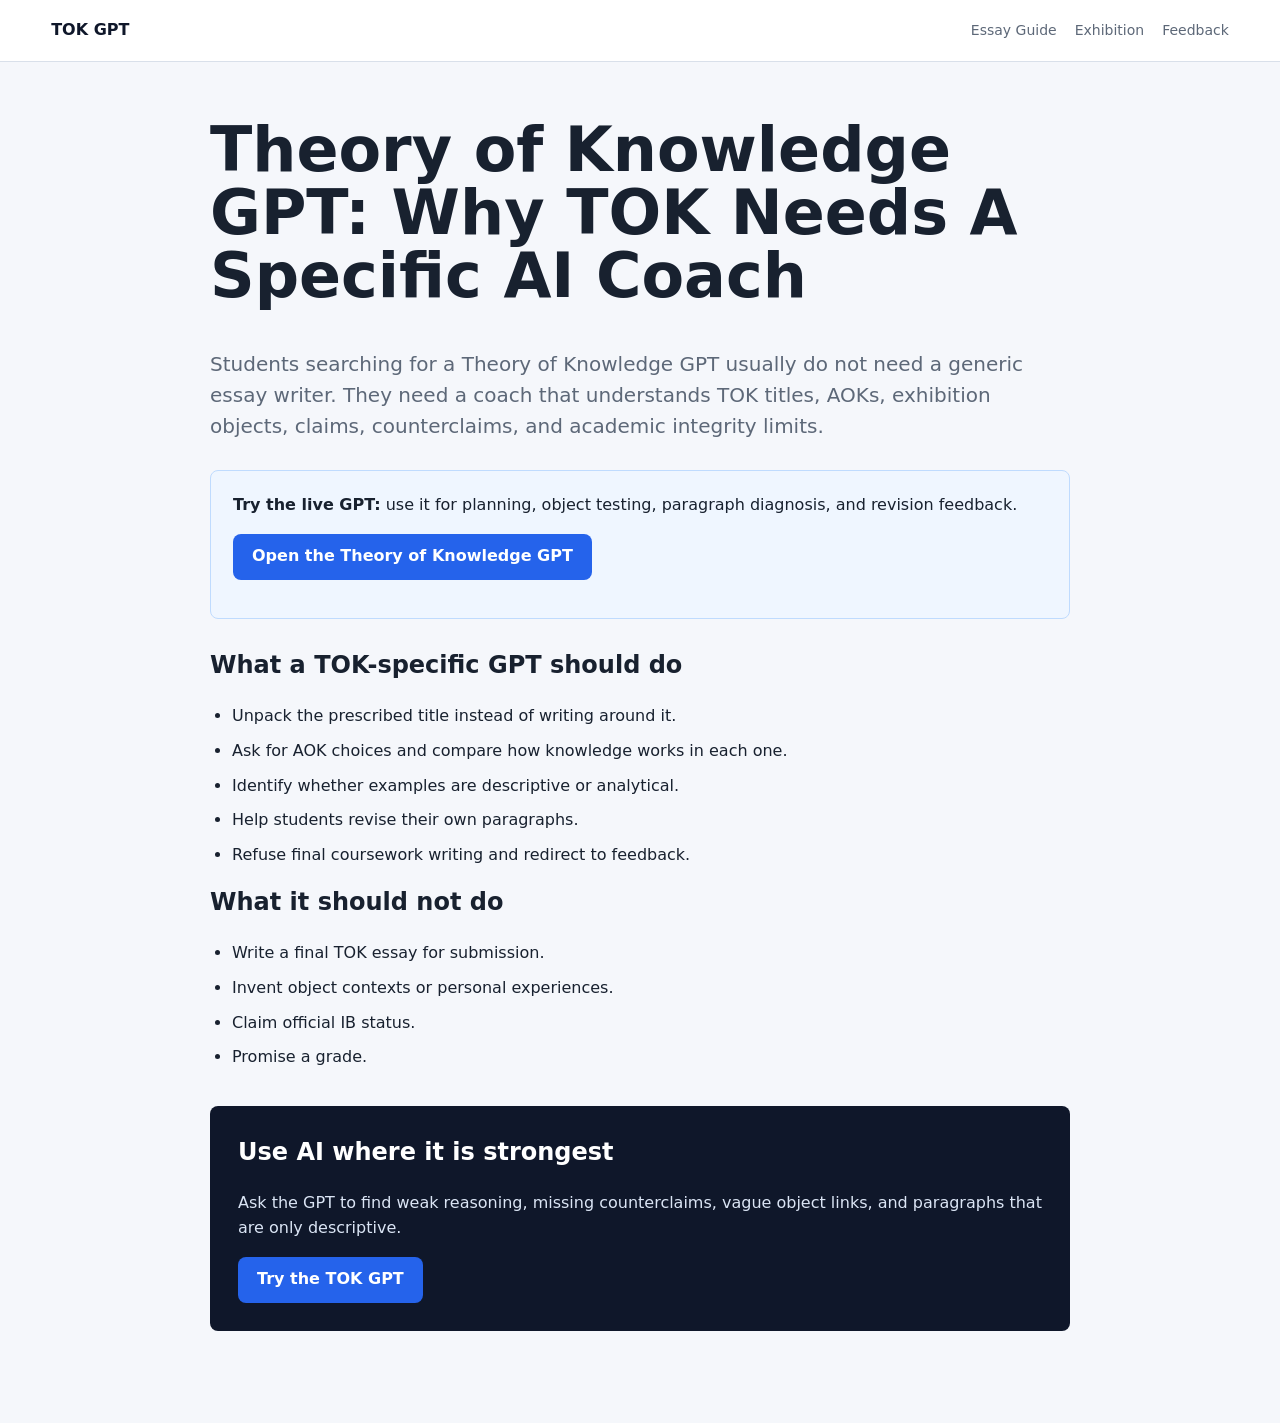
==== guides/theory-of-knowledge-gpt.html @ 0f30f4a6 "Initial public TOK GPT site" ====
<!doctype html>
<html lang="en">
  <head>
    <meta charset="utf-8">
    <meta name="viewport" content="width=device-width, initial-scale=1">
    <title>Theory of Knowledge GPT: TOK Essay and Exhibition AI Coach</title>
    <meta name="description" content="A TOK-specific GPT for IB Theory of Knowledge essay and exhibition support, designed for planning, feedback, revision, and academic integrity.">
    <meta name="keywords" content="Theory of Knowledge GPT, TOK GPT, ChatGPT TOK, IB TOK AI, TOK essay GPT, TOK exhibition GPT, Theory of Knowledge AI coach">
    <link rel="canonical" href="https://arnie016.github.io/tok-2026-ib-theory-of-knowledge-gpt/guides/theory-of-knowledge-gpt.html">
    <link rel="stylesheet" href="../styles.css">
  </head>
  <body>
    <header class="site-header">
      <a class="brand" href="../index.html">TOK GPT</a>
      <nav aria-label="Main navigation">
        <a href="tok-essay-guide.html">Essay Guide</a>
        <a href="tok-exhibition-objects.html">Exhibition</a>
        <a href="tok-essay-feedback.html">Feedback</a>
      </nav>
    </header>
    <main class="article">
      <h1>Theory of Knowledge GPT: Why TOK Needs A Specific AI Coach</h1>
      <p class="lead">Students searching for a Theory of Knowledge GPT usually do not need a generic essay writer. They need a coach that understands TOK titles, AOKs, exhibition objects, claims, counterclaims, and academic integrity limits.</p>
      <div class="callout">
        <strong>Try the live GPT:</strong> use it for planning, object testing, paragraph diagnosis, and revision feedback.
        <p><a class="button primary" href="https://chatgpt.com/g/g-fOitKYU60">Open the Theory of Knowledge GPT</a></p>
      </div>
      <h2>What a TOK-specific GPT should do</h2>
      <ul class="checklist">
        <li>Unpack the prescribed title instead of writing around it.</li>
        <li>Ask for AOK choices and compare how knowledge works in each one.</li>
        <li>Identify whether examples are descriptive or analytical.</li>
        <li>Help students revise their own paragraphs.</li>
        <li>Refuse final coursework writing and redirect to feedback.</li>
      </ul>
      <h2>What it should not do</h2>
      <ul class="checklist">
        <li>Write a final TOK essay for submission.</li>
        <li>Invent object contexts or personal experiences.</li>
        <li>Claim official IB status.</li>
        <li>Promise a grade.</li>
      </ul>
      <div class="cta-panel">
        <h2>Use AI where it is strongest</h2>
        <p>Ask the GPT to find weak reasoning, missing counterclaims, vague object links, and paragraphs that are only descriptive.</p>
        <a class="button primary" href="https://chatgpt.com/g/g-fOitKYU60">Try the TOK GPT</a>
      </div>
    </main>
  </body>
</html>
---- styles.css ----
:root {
  color-scheme: light;
  --bg: #f5f7fb;
  --surface: #ffffff;
  --text: #18212f;
  --muted: #5d6878;
  --line: #d9e0ea;
  --accent: #2563eb;
  --accent-dark: #1d4ed8;
  --ink: #0f172a;
  --success: #12805c;
}

* {
  box-sizing: border-box;
}

body {
  margin: 0;
  font-family: Inter, ui-sans-serif, system-ui, -apple-system, BlinkMacSystemFont, "Segoe UI", sans-serif;
  background: var(--bg);
  color: var(--text);
  line-height: 1.55;
}

a {
  color: inherit;
}

.site-header {
  display: flex;
  align-items: center;
  justify-content: space-between;
  gap: 24px;
  padding: 18px clamp(20px, 4vw, 64px);
  background: rgba(255, 255, 255, 0.94);
  border-bottom: 1px solid var(--line);
  position: sticky;
  top: 0;
  z-index: 10;
}

.brand {
  font-weight: 800;
  text-decoration: none;
  color: var(--ink);
}

nav {
  display: flex;
  align-items: center;
  gap: 18px;
  font-size: 14px;
  color: var(--muted);
}

nav a {
  text-decoration: none;
}

main {
  width: min(1180px, calc(100% - 40px));
  margin: 0 auto;
}

.hero {
  display: grid;
  grid-template-columns: minmax(0, 0.9fr) minmax(320px, 1.1fr);
  gap: clamp(28px, 5vw, 64px);
  align-items: center;
  padding: clamp(56px, 9vw, 104px) 0 48px;
}

.hero h1 {
  margin: 0 0 18px;
  max-width: 760px;
  font-size: clamp(42px, 6vw, 76px);
  line-height: 0.98;
  letter-spacing: 0;
}

.hero p {
  margin: 0;
  max-width: 640px;
  font-size: clamp(18px, 2vw, 22px);
  color: var(--muted);
}

.hero .model-note {
  margin-top: 12px;
  color: var(--success);
  font-size: 15px;
  font-weight: 800;
}

.actions {
  display: flex;
  flex-wrap: wrap;
  gap: 12px;
  margin-top: 28px;
}

.button {
  display: inline-flex;
  align-items: center;
  justify-content: center;
  min-height: 46px;
  padding: 0 18px;
  border-radius: 8px;
  font-weight: 700;
  text-decoration: none;
  border: 1px solid transparent;
}

.button.primary {
  background: var(--accent);
  color: white;
}

.button.primary:hover {
  background: var(--accent-dark);
}

.button.secondary {
  background: var(--surface);
  color: var(--ink);
  border-color: var(--line);
}

.hero-media {
  margin: 0;
}

.hero-media img,
.proof img {
  display: block;
  width: 100%;
  height: auto;
  border: 1px solid var(--line);
  border-radius: 8px;
  box-shadow: 0 18px 44px rgba(16, 24, 40, 0.12);
}

figcaption {
  margin-top: 10px;
  color: var(--muted);
  font-size: 13px;
}

.band,
.split {
  margin: 30px 0;
  padding: clamp(28px, 5vw, 48px);
  background: var(--surface);
  border: 1px solid var(--line);
  border-radius: 8px;
}

.band h2,
.split h2,
.article h1,
.article h2 {
  margin-top: 0;
  letter-spacing: 0;
}

.grid {
  display: grid;
  grid-template-columns: repeat(4, minmax(0, 1fr));
  gap: 14px;
}

.tile {
  display: block;
  min-height: 190px;
  padding: 22px;
  background: #f8fafc;
  border: 1px solid var(--line);
  border-radius: 8px;
  text-decoration: none;
}

.tile h3 {
  margin: 0 0 10px;
}

.tile p {
  margin: 0;
  color: var(--muted);
}

.split {
  display: grid;
  grid-template-columns: repeat(2, minmax(0, 1fr));
  gap: 40px;
}

.proof p {
  max-width: 820px;
}

.keyword-list {
  display: flex;
  flex-wrap: wrap;
  gap: 10px;
  margin: 22px 0 0;
  padding: 0;
  list-style: none;
}

.keyword-list li {
  padding: 8px 12px;
  background: #eef4ff;
  border: 1px solid #c9d9f5;
  border-radius: 8px;
  color: #1d355f;
  font-size: 14px;
  font-weight: 700;
}

.article {
  max-width: 860px;
  margin: 0 auto;
  padding: 56px 0;
}

.article h1 {
  font-size: clamp(38px, 6vw, 62px);
  line-height: 1.02;
}

.article .lead {
  font-size: 20px;
  color: var(--muted);
}

.callout {
  padding: 22px;
  background: #eff6ff;
  border: 1px solid #bfdbfe;
  border-radius: 8px;
  margin: 28px 0;
}

.checklist {
  padding-left: 22px;
}

.checklist li {
  margin: 10px 0;
}

.cta-panel {
  margin: 36px 0;
  padding: 28px;
  background: var(--ink);
  color: white;
  border-radius: 8px;
}

.cta-panel p {
  color: #dbe5f5;
}

footer {
  width: min(1180px, calc(100% - 40px));
  margin: 40px auto;
  color: var(--muted);
  font-size: 14px;
}

@media (max-width: 900px) {
  .site-header,
  .hero,
  .split {
    grid-template-columns: 1fr;
  }

  .site-header {
    align-items: flex-start;
    position: static;
  }

  nav {
    flex-wrap: wrap;
  }

  .grid {
    grid-template-columns: repeat(2, minmax(0, 1fr));
  }
}

@media (max-width: 620px) {
  main,
  footer {
    width: min(100% - 28px, 1180px);
  }

  .grid {
    grid-template-columns: 1fr;
  }

  .hero h1,
  .article h1 {
    font-size: 40px;
  }
}
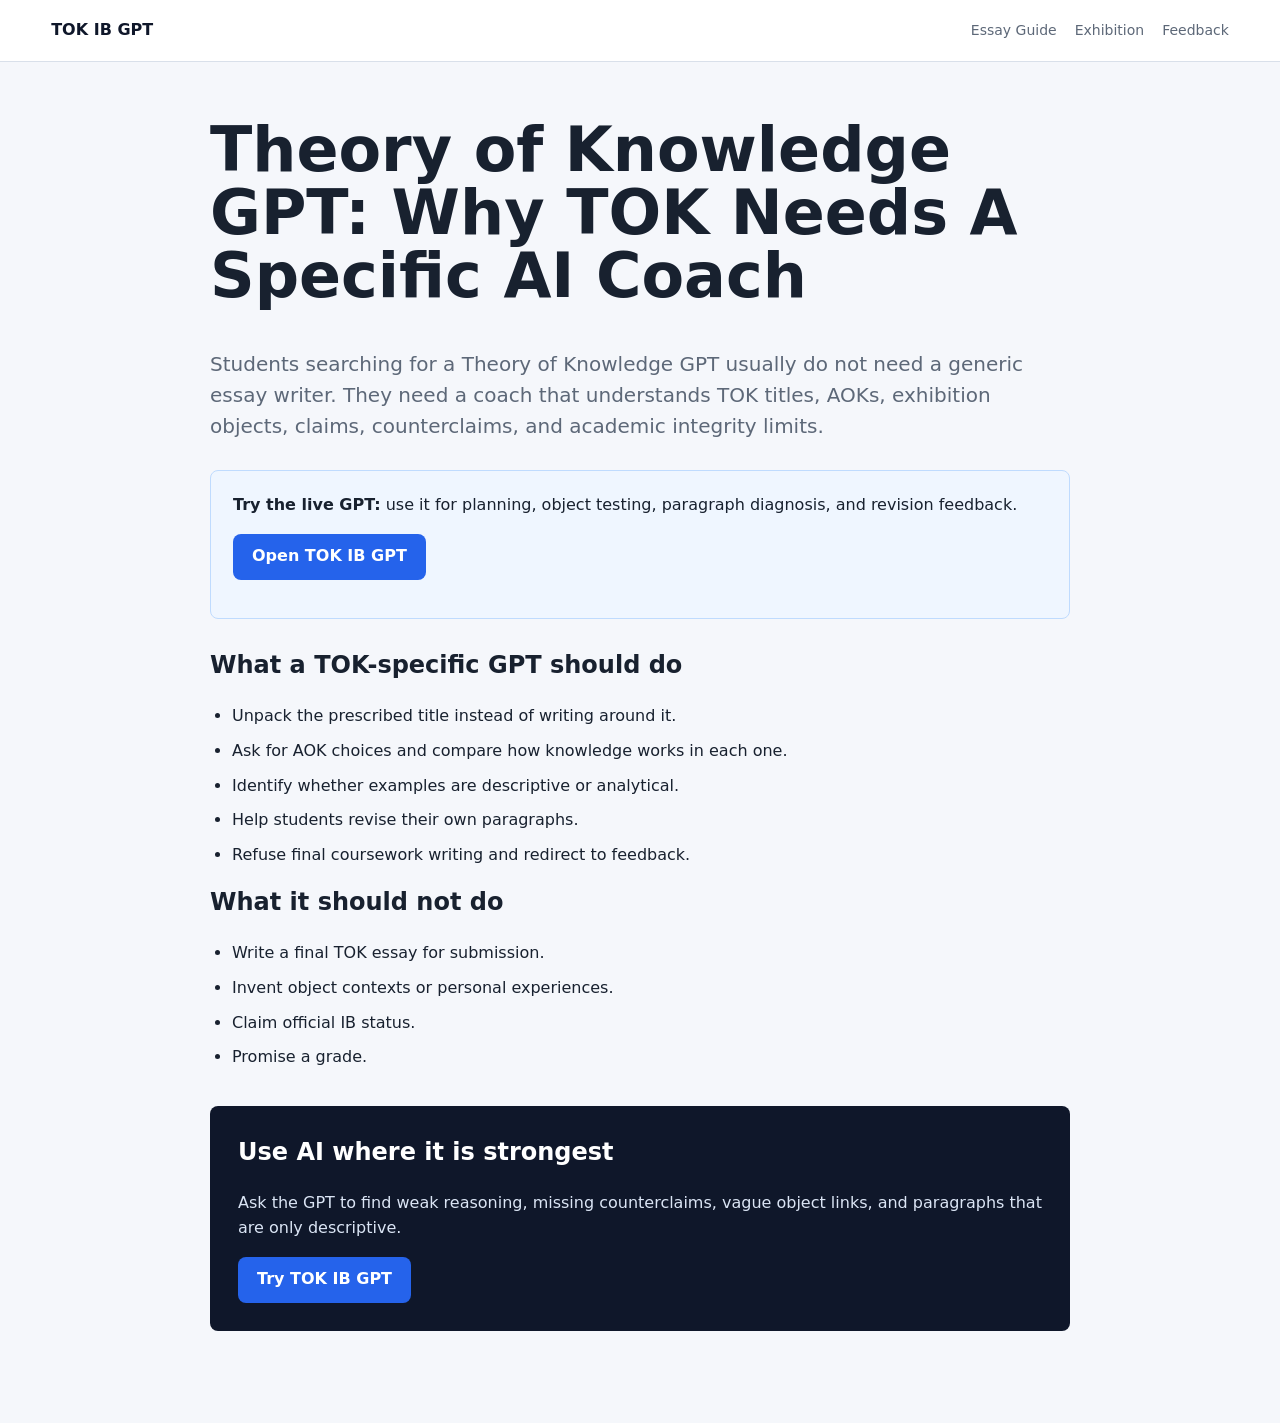
==== commit 3703de86: "Add agent discovery context" ====
--- a/guides/theory-of-knowledge-gpt.html
+++ b/guides/theory-of-knowledge-gpt.html
@@ -6,12 +6,13 @@
     <title>Theory of Knowledge GPT: TOK Essay and Exhibition AI Coach</title>
     <meta name="description" content="A TOK-specific GPT for IB Theory of Knowledge essay and exhibition support, designed for planning, feedback, revision, and academic integrity.">
     <meta name="keywords" content="Theory of Knowledge GPT, TOK GPT, ChatGPT TOK, IB TOK AI, TOK essay GPT, TOK exhibition GPT, Theory of Knowledge AI coach">
-    <link rel="canonical" href="https://arnie016.github.io/tok-2026-ib-theory-of-knowledge-gpt/guides/theory-of-knowledge-gpt.html">
+    <link rel="canonical" href="https://tok-ib-theory-of-knowledge-gpt.vercel.app/guides/theory-of-knowledge-gpt.html">
+    <link rel="alternate" type="text/markdown" href="https://tok-ib-theory-of-knowledge-gpt.vercel.app/guides/theory-of-knowledge-gpt.md">
     <link rel="stylesheet" href="../styles.css">
   </head>
   <body>
     <header class="site-header">
-      <a class="brand" href="../index.html">TOK GPT</a>
+      <a class="brand" href="../index.html">TOK IB GPT</a>
       <nav aria-label="Main navigation">
         <a href="tok-essay-guide.html">Essay Guide</a>
         <a href="tok-exhibition-objects.html">Exhibition</a>
@@ -23,7 +24,7 @@
       <p class="lead">Students searching for a Theory of Knowledge GPT usually do not need a generic essay writer. They need a coach that understands TOK titles, AOKs, exhibition objects, claims, counterclaims, and academic integrity limits.</p>
       <div class="callout">
         <strong>Try the live GPT:</strong> use it for planning, object testing, paragraph diagnosis, and revision feedback.
-        <p><a class="button primary" href="https://chatgpt.com/g/g-fOitKYU60">Open the Theory of Knowledge GPT</a></p>
+        <p><a class="button primary" href="https://chatgpt.com/g/g-fOitKYU60">Open TOK IB GPT</a></p>
       </div>
       <h2>What a TOK-specific GPT should do</h2>
       <ul class="checklist">
@@ -43,7 +44,7 @@
       <div class="cta-panel">
         <h2>Use AI where it is strongest</h2>
         <p>Ask the GPT to find weak reasoning, missing counterclaims, vague object links, and paragraphs that are only descriptive.</p>
-        <a class="button primary" href="https://chatgpt.com/g/g-fOitKYU60">Try the TOK GPT</a>
+        <a class="button primary" href="https://chatgpt.com/g/g-fOitKYU60">Try TOK IB GPT</a>
       </div>
     </main>
   </body>
--- a/styles.css
+++ b/styles.css
@@ -100,6 +100,10 @@
   margin-top: 28px;
 }
 
+.actions.compact {
+  margin-top: 18px;
+}
+
 .button {
   display: inline-flex;
   align-items: center;
@@ -162,6 +166,19 @@
 .article h2 {
   margin-top: 0;
   letter-spacing: 0;
+}
+
+.answer p {
+  max-width: 900px;
+}
+
+.eyebrow {
+  margin: 0 0 10px;
+  color: var(--accent-dark);
+  font-size: 13px;
+  font-weight: 800;
+  letter-spacing: 0.08em;
+  text-transform: uppercase;
 }
 
 .grid {
@@ -218,6 +235,28 @@
   font-weight: 700;
 }
 
+.faq-list {
+  display: grid;
+  gap: 12px;
+}
+
+.faq-list details {
+  padding: 16px 18px;
+  background: #f8fafc;
+  border: 1px solid var(--line);
+  border-radius: 8px;
+}
+
+.faq-list summary {
+  cursor: pointer;
+  font-weight: 800;
+}
+
+.faq-list p {
+  margin: 10px 0 0;
+  color: var(--muted);
+}
+
 .article {
   max-width: 860px;
   margin: 0 auto;
